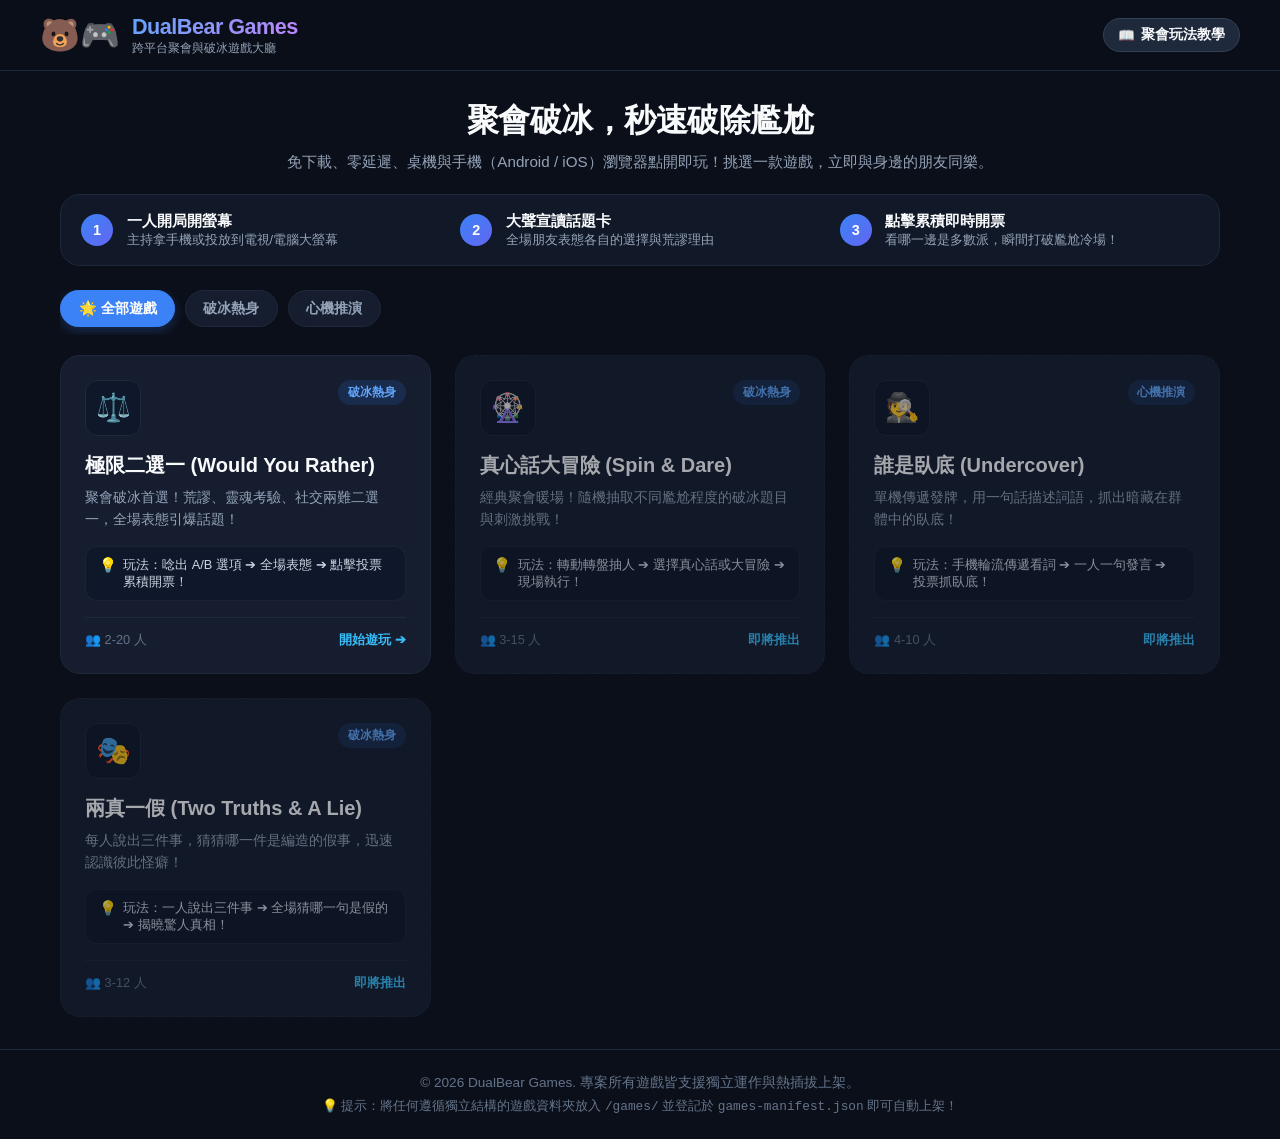
==== index.html @ adbfc0b6 "✨ feat(wyr): 【功能】 完成極限二選一首款遊戲研發與專案體系初始化 - 初始化 DualBear Games 遊戲大廳架構與熱插拔規範 - 完成首款破冰遊戲「極限二選一」(150題庫、連續" ====
<!DOCTYPE html>
<html lang="zh-Hant-TW">
<head>
  <meta charset="UTF-8">
  <meta name="viewport" content="width=device-width, initial-scale=1.0, maximum-scale=1.0, user-scalable=no, viewport-fit=cover">
  <title>DualBear Games - 聚會與休閒遊戲大廳</title>
  <meta name="description" content="DualBear 跨平台聚會遊戲平台，桌機手機即開即玩，支援破冰、桌遊、趣味對決！">
  <link rel="stylesheet" href="css/hub.css?v=1.1.0">
</head>
<body>
  <!-- 頂部品牌列 -->
  <header class="main-header">
    <div class="header-container">
      <div class="brand-box">
        <span class="brand-logo">🐻🎮</span>
        <div>
          <h1 class="brand-title">DualBear Games</h1>
          <p class="brand-sub">跨平台聚會與破冰遊戲大廳</p>
        </div>
      </div>
      <button class="btn-help-hub" id="btnOpenHelp" aria-label="如何進行聚會遊戲">
        <span>📖</span> 聚會玩法教學
      </button>
    </div>
  </header>

  <!-- 主視覺介紹區 -->
  <section class="hero-section">
    <h2 class="hero-title">聚會破冰，秒速破除尷尬</h2>
    <p class="hero-desc">免下載、零延遲、桌機與手機（Android / iOS）瀏覽器點開即玩！挑選一款遊戲，立即與身邊的朋友同樂。</p>
  </section>

  <!-- 快速 3 步驟新手引導橫條 -->
  <section class="quick-guide-banner">
    <div class="guide-steps-grid">
      <div class="guide-step-item">
        <div class="step-num">1</div>
        <div class="step-content">
          <div class="step-title">一人開局開螢幕</div>
          <div class="step-desc">主持拿手機或投放到電視/電腦大螢幕</div>
        </div>
      </div>
      <div class="guide-step-item">
        <div class="step-num">2</div>
        <div class="step-content">
          <div class="step-title">大聲宣讀話題卡</div>
          <div class="step-desc">全場朋友表態各自的選擇與荒謬理由</div>
        </div>
      </div>
      <div class="guide-step-item">
        <div class="step-num">3</div>
        <div class="step-content">
          <div class="step-title">點擊累積即時開票</div>
          <div class="step-desc">看哪一邊是多數派，瞬間打破尷尬冷場！</div>
        </div>
      </div>
    </div>
  </section>

  <!-- 分類導航 -->
  <nav class="filter-tabs-wrapper" aria-label="遊戲分類">
    <div class="filter-tabs" id="filterTabs">
      <!-- 由 hub.js 動態產出分類標籤 -->
    </div>
  </nav>

  <!-- 遊戲展示網格 -->
  <main class="games-main">
    <div class="games-grid" id="gamesGrid">
      <!-- 由 hub.js 動態掛載遊戲卡片 -->
    </div>
  </main>

  <!-- 玩法教學彈窗 (Modal) -->
  <aside class="modal-overlay" id="helpModal" aria-hidden="true">
    <div class="modal-card">
      <div class="modal-header">
        <h2 class="modal-title">📖 聚會破冰遊戲怎麼玩？</h2>
        <button class="btn-close-modal" id="btnCloseHelp">✕</button>
      </div>
      <div class="modal-body">
        <div class="modal-tip-box">
          <div class="modal-tip-title">💡 核心目標：快速打破生疏、製造話題</div>
          <div>這不是比輸贏的硬核競技，而是藉由「極端二選一」、「荒謬選擇題」讓大家互相了解彼此的價值觀、底線與笑點。</div>
        </div>

        <div>
          <strong>🎯 推薦主持步驟：</strong>
          <ol>
            <li>點擊 <strong>「極限二選一」➔ 開始遊玩</strong>。</li>
            <li>主持人唸出 A 與 B 兩個極限選項。</li>
            <li><strong>啟動 15 秒倒數</strong>，大家現場舉手表態。</li>
            <li>點擊卡片下方的 <strong>「投 A 一票 / 投 B 一票」</strong> 統計人數，立即看到全場勝負比例！</li>
            <li>隨機抓幾位朋友分享「為什麼會選這個奇葩選項」，全場話題瞬間引爆！</li>
          </ol>
        </div>
      </div>
    </div>
  </aside>

  <!-- 頁腳 -->
  <footer class="main-footer">
    <p>© 2026 DualBear Games. 專案所有遊戲皆支援獨立運作與熱插拔上架。</p>
    <p class="footer-tip">💡 提示：將任何遵循獨立結構的遊戲資料夾放入 <code>/games/</code> 並登記於 <code>games-manifest.json</code> 即可自動上架！</p>
  </footer>

  <!-- 模組化入口 -->
  <script type="module" src="js/hub.js?v=1.1.0"></script>
</body>
</html>
---- css/hub.css ----
/* DualBear Games 大廳專用樣式表 */
:root {
  --bg-color: #0b0f19;
  --card-bg: #151d2f;
  --card-hover: #1e293b;
  --text-main: #f8fafc;
  --text-sub: #94a3b8;
  --text-muted: #64748b;
  --primary: #3b82f6;
  --primary-glow: rgba(59, 130, 246, 0.25);
  --border-color: #1e293b;
  --border-highlight: #334155;
  --radius-lg: 1.25rem;
  --radius-md: 0.75rem;
  --radius-full: 9999px;
  --safe-top: env(safe-area-inset-top, 0px);
  --safe-bottom: env(safe-area-inset-bottom, 0px);
}

* {
  box-sizing: border-box;
  margin: 0;
  padding: 0;
  -webkit-tap-highlight-color: transparent;
}

body {
  font-family: -apple-system, BlinkMacSystemFont, "Segoe UI", Roboto, "Helvetica Neue", Arial, sans-serif;
  background-color: var(--bg-color);
  color: var(--text-main);
  min-height: 100vh;
  min-height: 100dvh;
  display: flex;
  flex-direction: column;
  overflow-x: hidden;
}

/* 頂部品牌列 */
.main-header {
  padding: calc(0.85rem + var(--safe-top)) 1.5rem 0.85rem;
  background-color: rgba(11, 15, 25, 0.85);
  backdrop-filter: blur(12px);
  border-bottom: 1px solid var(--border-color);
  position: sticky;
  top: 0;
  z-index: 50;
}

.header-container {
  max-width: 1200px;
  margin: 0 auto;
  display: flex;
  justify-content: space-between;
  align-items: center;
}

.brand-box {
  display: flex;
  align-items: center;
  gap: 0.75rem;
}

.brand-logo {
  font-size: 2rem;
  line-height: 1;
}

.brand-title {
  font-size: 1.35rem;
  font-weight: 800;
  letter-spacing: -0.5px;
  background: linear-gradient(135deg, #60a5fa, #c084fc);
  -webkit-background-clip: text;
  -webkit-text-fill-color: transparent;
}

.brand-sub {
  font-size: 0.75rem;
  color: var(--text-sub);
}

.btn-help-hub {
  background-color: #1e293b;
  border: 1px solid var(--border-highlight);
  color: var(--text-main);
  padding: 0.45rem 0.9rem;
  border-radius: var(--radius-full);
  font-size: 0.85rem;
  font-weight: 600;
  cursor: pointer;
  display: inline-flex;
  align-items: center;
  gap: 0.35rem;
  transition: all 0.2s ease;
}

.btn-help-hub:hover {
  background-color: #334155;
  border-color: #60a5fa;
}

/* 主頁橫幅 (Hero) */
.hero-section {
  text-align: center;
  padding: 1.75rem 1.25rem 1.25rem;
  max-width: 800px;
  margin: 0 auto;
}

.hero-title {
  font-size: 2rem;
  font-weight: 900;
  margin-bottom: 0.5rem;
  letter-spacing: -0.5px;
  color: #f8fafc;
}

.hero-desc {
  font-size: 0.95rem;
  color: var(--text-sub);
  line-height: 1.5;
}

/* 快速上手引導橫條 (Quick Guide Banner) */
.quick-guide-banner {
  max-width: 1200px;
  margin: 0 auto 1.5rem;
  padding: 0 1.25rem;
  width: 100%;
}

.guide-steps-grid {
  display: grid;
  grid-template-columns: 1fr;
  gap: 0.75rem;
  background-color: #111827;
  border: 1px solid var(--border-color);
  border-radius: var(--radius-lg);
  padding: 1rem 1.25rem;
}

@media (min-width: 768px) {
  .guide-steps-grid {
    grid-template-columns: repeat(3, 1fr);
    gap: 1.25rem;
  }
}

.guide-step-item {
  display: flex;
  align-items: center;
  gap: 0.85rem;
}

.step-num {
  width: 2rem;
  height: 2rem;
  border-radius: var(--radius-full);
  background: linear-gradient(135deg, #3b82f6, #6366f1);
  color: #fff;
  font-weight: 800;
  font-size: 0.9rem;
  display: flex;
  align-items: center;
  justify-content: center;
  flex-shrink: 0;
}

.step-content {
  display: flex;
  flex-direction: column;
}

.step-title {
  font-size: 0.95rem;
  font-weight: 700;
  color: var(--text-main);
}

.step-desc {
  font-size: 0.8rem;
  color: var(--text-sub);
}

/* 分類標籤列 */
.filter-tabs-wrapper {
  max-width: 1200px;
  margin: 0 auto;
  padding: 0 1.25rem 1.25rem;
  width: 100%;
}

.filter-tabs {
  display: flex;
  gap: 0.6rem;
  overflow-x: auto;
  padding-bottom: 0.5rem;
  scrollbar-width: none;
}

.filter-tabs::-webkit-scrollbar {
  display: none;
}

.tab-btn {
  background-color: var(--card-bg);
  border: 1px solid var(--border-color);
  color: var(--text-sub);
  padding: 0.5rem 1.1rem;
  border-radius: var(--radius-full);
  font-size: 0.9rem;
  font-weight: 600;
  cursor: pointer;
  white-space: nowrap;
  transition: all 0.2s ease;
}

.tab-btn:hover {
  border-color: var(--border-highlight);
  color: var(--text-main);
}

.tab-btn.tab-active {
  background-color: var(--primary);
  border-color: var(--primary);
  color: #fff;
  box-shadow: 0 4px 12px var(--primary-glow);
}

/* 遊戲網格列表 */
.games-main {
  flex: 1;
  max-width: 1200px;
  margin: 0 auto;
  padding: 0 1.25rem calc(2rem + var(--safe-bottom));
  width: 100%;
}

.games-grid {
  display: grid;
  grid-template-columns: 1fr;
  gap: 1.25rem;
}

@media (min-width: 640px) {
  .games-grid {
    grid-template-columns: repeat(2, 1fr);
  }
}

@media (min-width: 1024px) {
  .games-grid {
    grid-template-columns: repeat(3, 1fr);
    gap: 1.5rem;
  }
}

/* 遊戲卡片 */
.game-card {
  background-color: var(--card-bg);
  border: 1px solid var(--border-color);
  border-radius: var(--radius-lg);
  padding: 1.5rem;
  display: flex;
  flex-direction: column;
  justify-content: space-between;
  text-decoration: none;
  color: inherit;
  transition: transform 0.2s cubic-bezier(0.34, 1.56, 0.64, 1), box-shadow 0.2s, border-color 0.2s;
  position: relative;
  overflow: hidden;
}

.game-card:hover {
  transform: translateY(-4px);
  border-color: var(--border-highlight);
  background-color: var(--card-hover);
  box-shadow: 0 12px 28px rgba(0, 0, 0, 0.4);
}

.game-card:active {
  transform: scale(0.98);
}

.card-top {
  display: flex;
  align-items: flex-start;
  justify-content: space-between;
  margin-bottom: 1rem;
}

.game-icon-box {
  width: 3.5rem;
  height: 3.5rem;
  border-radius: var(--radius-md);
  background-color: #0f172a;
  display: flex;
  align-items: center;
  justify-content: center;
  font-size: 1.75rem;
  border: 1px solid var(--border-color);
}

.badge-category {
  font-size: 0.75rem;
  font-weight: 700;
  padding: 0.25rem 0.6rem;
  border-radius: var(--radius-full);
  background-color: rgba(59, 130, 246, 0.15);
  color: #60a5fa;
}

.game-title {
  font-size: 1.25rem;
  font-weight: 700;
  margin-bottom: 0.5rem;
}

.game-desc {
  font-size: 0.9rem;
  color: var(--text-sub);
  line-height: 1.5;
  margin-bottom: 1rem;
  flex: 1;
}

.card-how-to {
  background-color: #0f172a;
  border-radius: var(--radius-md);
  padding: 0.6rem 0.8rem;
  margin-bottom: 1rem;
  font-size: 0.8rem;
  color: #cbd5e1;
  display: flex;
  align-items: flex-start;
  gap: 0.4rem;
  border: 1px solid rgba(255, 255, 255, 0.05);
}

.how-to-icon {
  flex-shrink: 0;
  font-size: 0.9rem;
}

.card-meta {
  display: flex;
  align-items: center;
  justify-content: space-between;
  border-top: 1px solid var(--border-color);
  padding-top: 0.85rem;
  font-size: 0.8rem;
  color: var(--text-muted);
}

.meta-players {
  display: flex;
  align-items: center;
  gap: 0.3rem;
}

.badge-play {
  font-weight: 600;
  color: #38bdf8;
  display: inline-flex;
  align-items: center;
  gap: 0.2rem;
}

/* 預覽與即將推出卡片 */
.card-coming-soon {
  opacity: 0.65;
  border-style: dashed;
}

.card-coming-soon:hover {
  transform: none;
  background-color: var(--card-bg);
  box-shadow: none;
  cursor: default;
}

/* 彈窗 (Modal) */
.modal-overlay {
  position: fixed;
  inset: 0;
  background-color: rgba(0, 0, 0, 0.75);
  backdrop-filter: blur(6px);
  z-index: 100;
  display: flex;
  align-items: center;
  justify-content: center;
  padding: 1.25rem;
  opacity: 0;
  pointer-events: none;
  transition: opacity 0.2s ease;
}

.modal-overlay.modal-active {
  opacity: 1;
  pointer-events: auto;
}

.modal-card {
  background-color: var(--card-bg);
  border: 1px solid var(--border-highlight);
  border-radius: var(--radius-lg);
  max-width: 520px;
  width: 100%;
  padding: 1.75rem;
  display: flex;
  flex-direction: column;
  gap: 1.25rem;
  box-shadow: 0 20px 40px rgba(0, 0, 0, 0.6);
}

.modal-header {
  display: flex;
  justify-content: space-between;
  align-items: center;
}

.modal-title {
  font-size: 1.25rem;
  font-weight: 800;
}

.btn-close-modal {
  background: none;
  border: none;
  color: var(--text-sub);
  font-size: 1.25rem;
  cursor: pointer;
  padding: 0.25rem 0.5rem;
}

.modal-body {
  display: flex;
  flex-direction: column;
  gap: 1rem;
  font-size: 0.95rem;
  color: #cbd5e1;
  line-height: 1.6;
}

.modal-tip-box {
  background-color: #0f172a;
  border-left: 4px solid var(--primary);
  padding: 0.75rem 1rem;
  border-radius: 0.25rem var(--radius-md) var(--radius-md) 0.25rem;
}

.modal-tip-title {
  font-weight: 700;
  color: #fff;
  margin-bottom: 0.25rem;
}

/* 底部說明與頁腳 */
.main-footer {
  text-align: center;
  padding: 1.5rem 1.25rem calc(1.5rem + var(--safe-bottom));
  border-top: 1px solid var(--border-color);
  color: var(--text-muted);
  font-size: 0.85rem;
}

.footer-tip {
  margin-top: 0.4rem;
  font-size: 0.8rem;
  color: #64748b;
}
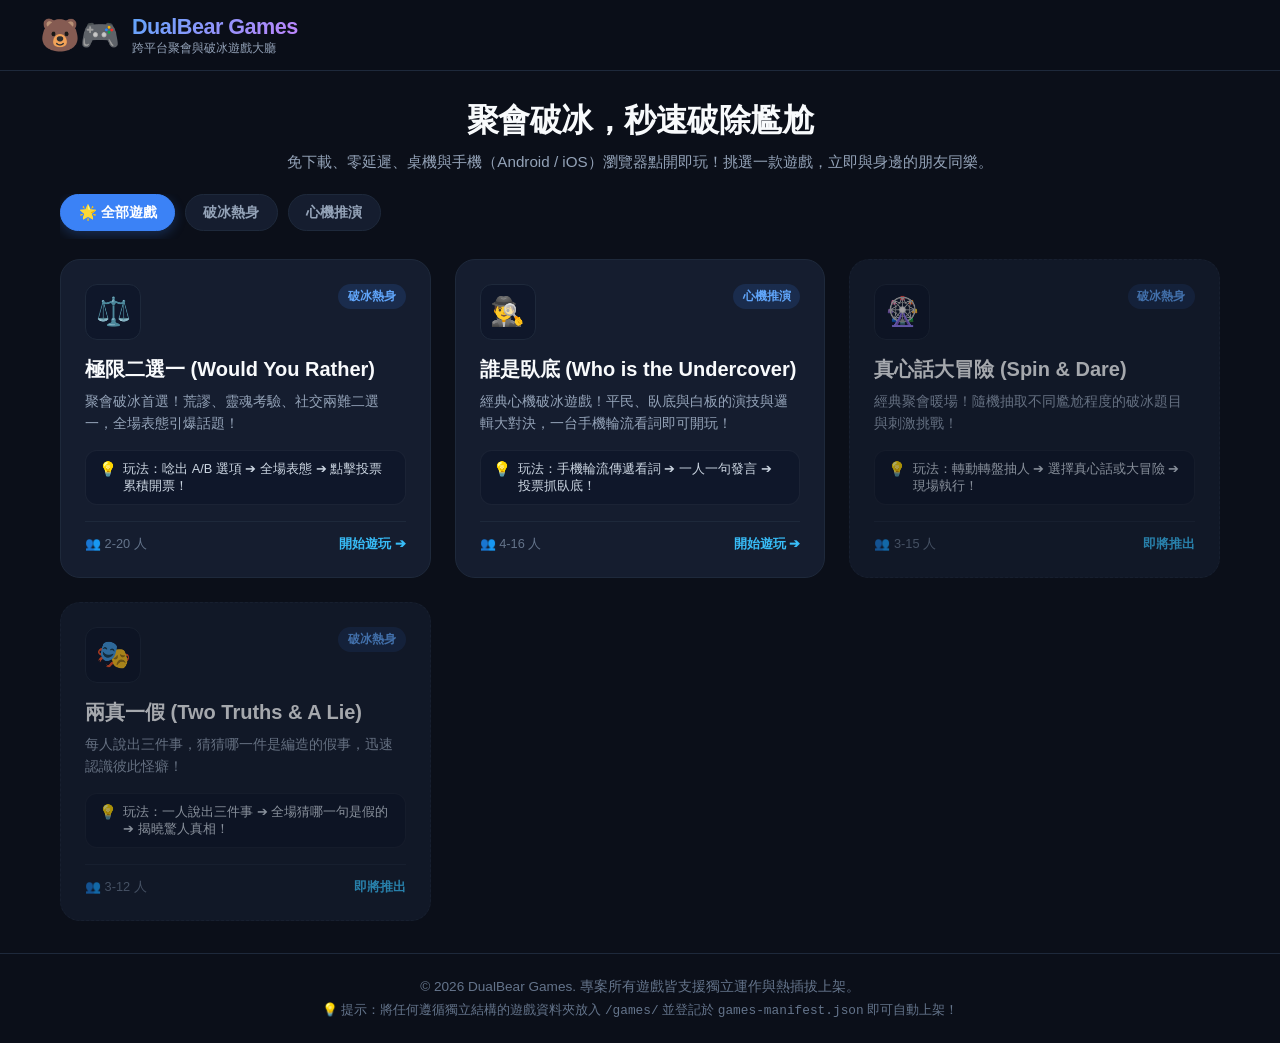
==== commit 0bdfb193: "✨ feat(hub & undercover): 【優化】 大廳極簡瘦身、投票醒目引導與按鈕精簡為「進入下一輪」 - 大廳移除右上角冗餘教學按鈕/彈窗與 3 步驟橫條，回歸純粹遊戲展示 - 誰是臥底" ====
--- a/index.html
+++ b/index.html
@@ -18,9 +18,6 @@
           <p class="brand-sub">跨平台聚會與破冰遊戲大廳</p>
         </div>
       </div>
-      <button class="btn-help-hub" id="btnOpenHelp" aria-label="如何進行聚會遊戲">
-        <span>📖</span> 聚會玩法教學
-      </button>
     </div>
   </header>
 
@@ -28,33 +25,6 @@
   <section class="hero-section">
     <h2 class="hero-title">聚會破冰，秒速破除尷尬</h2>
     <p class="hero-desc">免下載、零延遲、桌機與手機（Android / iOS）瀏覽器點開即玩！挑選一款遊戲，立即與身邊的朋友同樂。</p>
-  </section>
-
-  <!-- 快速 3 步驟新手引導橫條 -->
-  <section class="quick-guide-banner">
-    <div class="guide-steps-grid">
-      <div class="guide-step-item">
-        <div class="step-num">1</div>
-        <div class="step-content">
-          <div class="step-title">一人開局開螢幕</div>
-          <div class="step-desc">主持拿手機或投放到電視/電腦大螢幕</div>
-        </div>
-      </div>
-      <div class="guide-step-item">
-        <div class="step-num">2</div>
-        <div class="step-content">
-          <div class="step-title">大聲宣讀話題卡</div>
-          <div class="step-desc">全場朋友表態各自的選擇與荒謬理由</div>
-        </div>
-      </div>
-      <div class="guide-step-item">
-        <div class="step-num">3</div>
-        <div class="step-content">
-          <div class="step-title">點擊累積即時開票</div>
-          <div class="step-desc">看哪一邊是多數派，瞬間打破尷尬冷場！</div>
-        </div>
-      </div>
-    </div>
   </section>
 
   <!-- 分類導航 -->
@@ -71,33 +41,6 @@
     </div>
   </main>
 
-  <!-- 玩法教學彈窗 (Modal) -->
-  <aside class="modal-overlay" id="helpModal" aria-hidden="true">
-    <div class="modal-card">
-      <div class="modal-header">
-        <h2 class="modal-title">📖 聚會破冰遊戲怎麼玩？</h2>
-        <button class="btn-close-modal" id="btnCloseHelp">✕</button>
-      </div>
-      <div class="modal-body">
-        <div class="modal-tip-box">
-          <div class="modal-tip-title">💡 核心目標：快速打破生疏、製造話題</div>
-          <div>這不是比輸贏的硬核競技，而是藉由「極端二選一」、「荒謬選擇題」讓大家互相了解彼此的價值觀、底線與笑點。</div>
-        </div>
-
-        <div>
-          <strong>🎯 推薦主持步驟：</strong>
-          <ol>
-            <li>點擊 <strong>「極限二選一」➔ 開始遊玩</strong>。</li>
-            <li>主持人唸出 A 與 B 兩個極限選項。</li>
-            <li><strong>啟動 15 秒倒數</strong>，大家現場舉手表態。</li>
-            <li>點擊卡片下方的 <strong>「投 A 一票 / 投 B 一票」</strong> 統計人數，立即看到全場勝負比例！</li>
-            <li>隨機抓幾位朋友分享「為什麼會選這個奇葩選項」，全場話題瞬間引爆！</li>
-          </ol>
-        </div>
-      </div>
-    </div>
-  </aside>
-
   <!-- 頁腳 -->
   <footer class="main-footer">
     <p>© 2026 DualBear Games. 專案所有遊戲皆支援獨立運作與熱插拔上架。</p>
@@ -105,6 +48,6 @@
   </footer>
 
   <!-- 模組化入口 -->
-  <script type="module" src="js/hub.js?v=1.1.0"></script>
+  <script type="module" src="js/hub.js?v=1.2.0"></script>
 </body>
 </html>
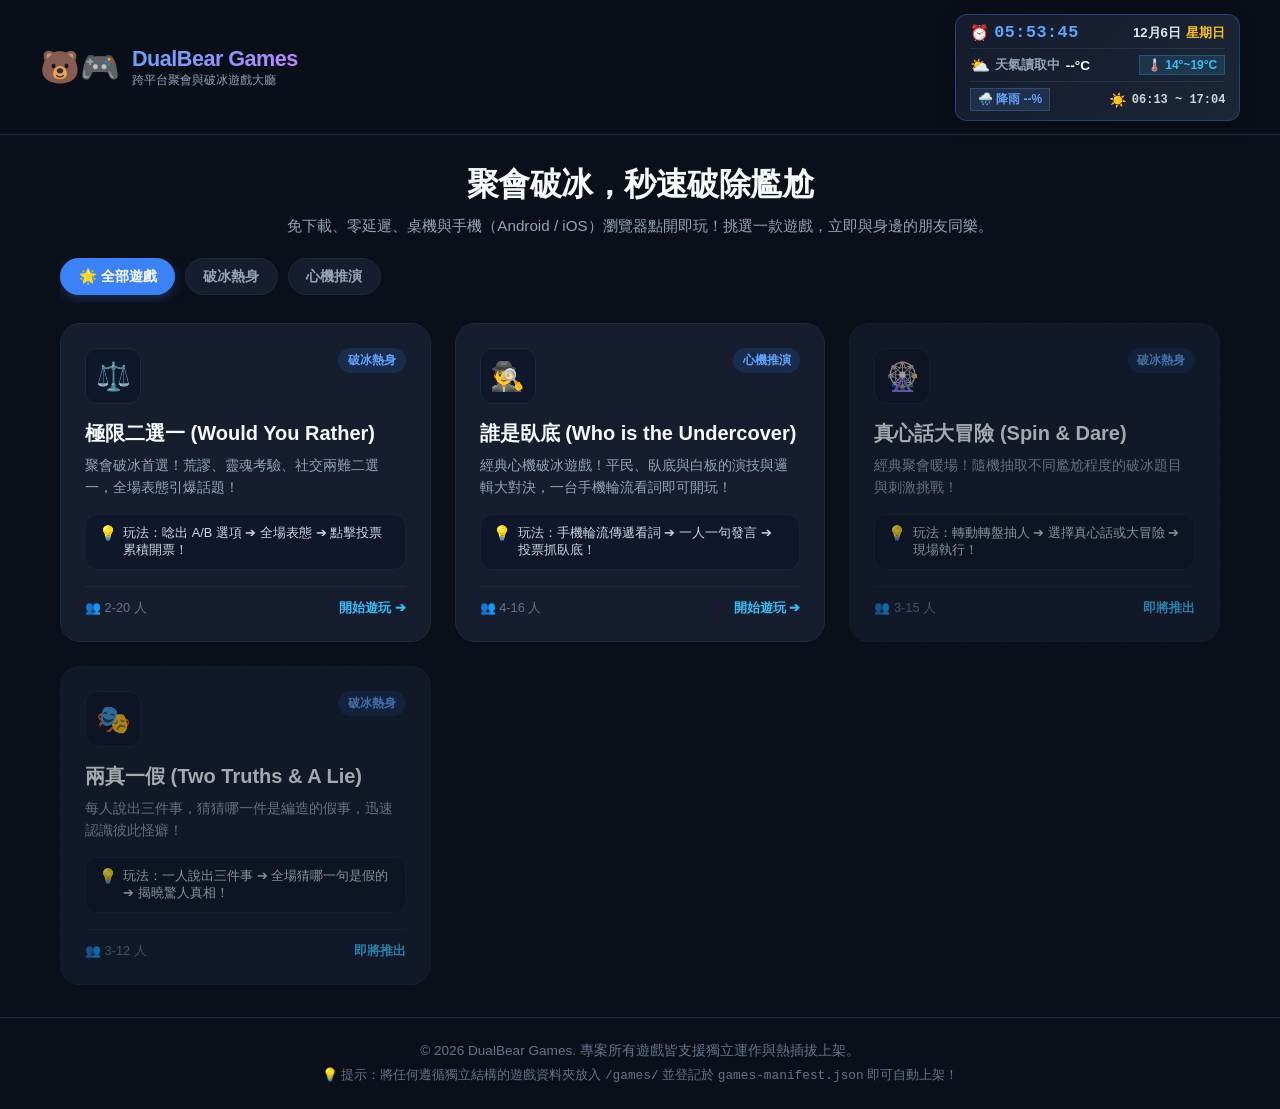
==== commit d8ae70a6: "✨ feat(hub): 【功能】 大廳右上角整合即時時鐘與天氣膠囊 (50/50 網格對稱) - 整合時間、日期、星期、Open-Meteo 天氣、高低溫、降雨機率與日照時間 - 50%/50% C" ====
--- a/index.html
+++ b/index.html
@@ -5,7 +5,7 @@
   <meta name="viewport" content="width=device-width, initial-scale=1.0, maximum-scale=1.0, user-scalable=no, viewport-fit=cover">
   <title>DualBear Games - 聚會與休閒遊戲大廳</title>
   <meta name="description" content="DualBear 跨平台聚會遊戲平台，桌機手機即開即玩，支援破冰、桌遊、趣味對決！">
-  <link rel="stylesheet" href="css/hub.css?v=1.1.0">
+  <link rel="stylesheet" href="css/hub.css?v=1.3.5">
 </head>
 <body>
   <!-- 頂部品牌列 -->
@@ -18,6 +18,8 @@
           <p class="brand-sub">跨平台聚會與破冰遊戲大廳</p>
         </div>
       </div>
+      <!-- 右上角即時時間與氣象資訊小工具 -->
+      <div class="hub-weather-widget" id="hubWeatherWidget" aria-label="即時時鐘與天氣資訊"></div>
     </div>
   </header>
 
@@ -48,6 +50,6 @@
   </footer>
 
   <!-- 模組化入口 -->
-  <script type="module" src="js/hub.js?v=1.2.0"></script>
+  <script type="module" src="js/hub.js?v=1.3.5"></script>
 </body>
 </html>
--- a/css/hub.css
+++ b/css/hub.css
@@ -469,3 +469,151 @@
   font-size: 0.8rem;
   color: #64748b;
 }
+
+/* ── 右上角即時時鐘與氣象資訊膠囊 (50/50 雙欄絕對對齊) ── */
+.hub-weather-widget {
+  display: flex;
+  align-items: center;
+}
+
+.weather-clock-box {
+  background: linear-gradient(135deg, rgba(21, 29, 47, 0.95), rgba(30, 41, 59, 0.9));
+  border: 1px solid rgba(59, 130, 246, 0.35);
+  border-radius: var(--radius-md);
+  padding: 0.55rem 0.85rem;
+  box-shadow: 0 4px 16px rgba(0, 0, 0, 0.25);
+  display: flex;
+  flex-direction: column;
+  gap: 0.4rem;
+  min-width: 285px;
+  box-sizing: border-box;
+}
+
+.wc-row {
+  display: grid;
+  grid-template-columns: 1fr 1fr;
+  align-items: center;
+  gap: 0.5rem;
+}
+
+.wc-row-border {
+  border-bottom: 1px solid rgba(255, 255, 255, 0.08);
+  padding-bottom: 0.35rem;
+}
+
+.wc-col {
+  display: flex;
+  align-items: center;
+  white-space: nowrap;
+}
+
+.wc-col-left {
+  justify-content: flex-start;
+  gap: 0.35rem;
+}
+
+.wc-col-right {
+  justify-content: flex-end;
+  gap: 0.35rem;
+}
+
+/* 第 1 排：時間與日期 */
+.wc-clock-icon {
+  font-size: 0.95rem;
+}
+
+.wc-time-text {
+  font-size: 1.05rem;
+  font-weight: 800;
+  font-family: ui-monospace, SFMono-Regular, Menlo, Monaco, Consolas, monospace;
+  color: #60a5fa;
+  letter-spacing: 0.5px;
+}
+
+.wc-date-text {
+  font-size: 0.82rem;
+  font-weight: 700;
+  color: #e2e8f0;
+}
+
+.wc-day-text {
+  font-size: 0.82rem;
+  font-weight: 700;
+  color: #fbbf24;
+}
+
+/* 第 2 排：當前天氣與高低溫 */
+.wc-weather-icon {
+  font-size: 1rem;
+}
+
+.wc-weather-status {
+  font-size: 0.82rem;
+  color: #94a3b8;
+  font-weight: 700;
+}
+
+.wc-temp-current {
+  font-size: 0.85rem;
+  color: #f8fafc;
+  font-weight: 800;
+}
+
+/* 徽章膠囊風格（統一左側對稱或右側對稱） */
+.wc-metric-badge {
+  font-size: 0.75rem;
+  font-weight: 700;
+  color: #38bdf8;
+  background: rgba(56, 189, 248, 0.12);
+  border: 1px solid rgba(56, 189, 248, 0.25);
+  padding: 0.12rem 0.45rem;
+  border-radius: var(--radius-sm);
+  display: inline-flex;
+  align-items: center;
+}
+
+.wc-badge-temp {
+  color: #38bdf8;
+}
+
+.wc-badge-precip {
+  color: #60a5fa;
+  background: rgba(96, 165, 250, 0.12);
+  border-color: rgba(96, 165, 250, 0.25);
+}
+
+/* 第 3 排：日照時間 */
+.wc-col-sun {
+  font-size: 0.75rem;
+  color: #94a3b8;
+  font-weight: 600;
+  gap: 0.3rem;
+}
+
+.wc-sun-icon {
+  font-size: 0.88rem;
+}
+
+.wc-sun-text {
+  font-family: ui-monospace, SFMono-Regular, Menlo, Monaco, Consolas, monospace;
+  color: #cbd5e1;
+}
+
+/* RWD 響應式適配 */
+@media (max-width: 768px) {
+  .header-container {
+    flex-direction: column;
+    align-items: stretch;
+    gap: 0.75rem;
+  }
+  
+  .hub-weather-widget {
+    width: 100%;
+  }
+
+  .weather-clock-box {
+    width: 100%;
+    min-width: unset;
+    padding: 0.5rem 0.75rem;
+  }
+}
